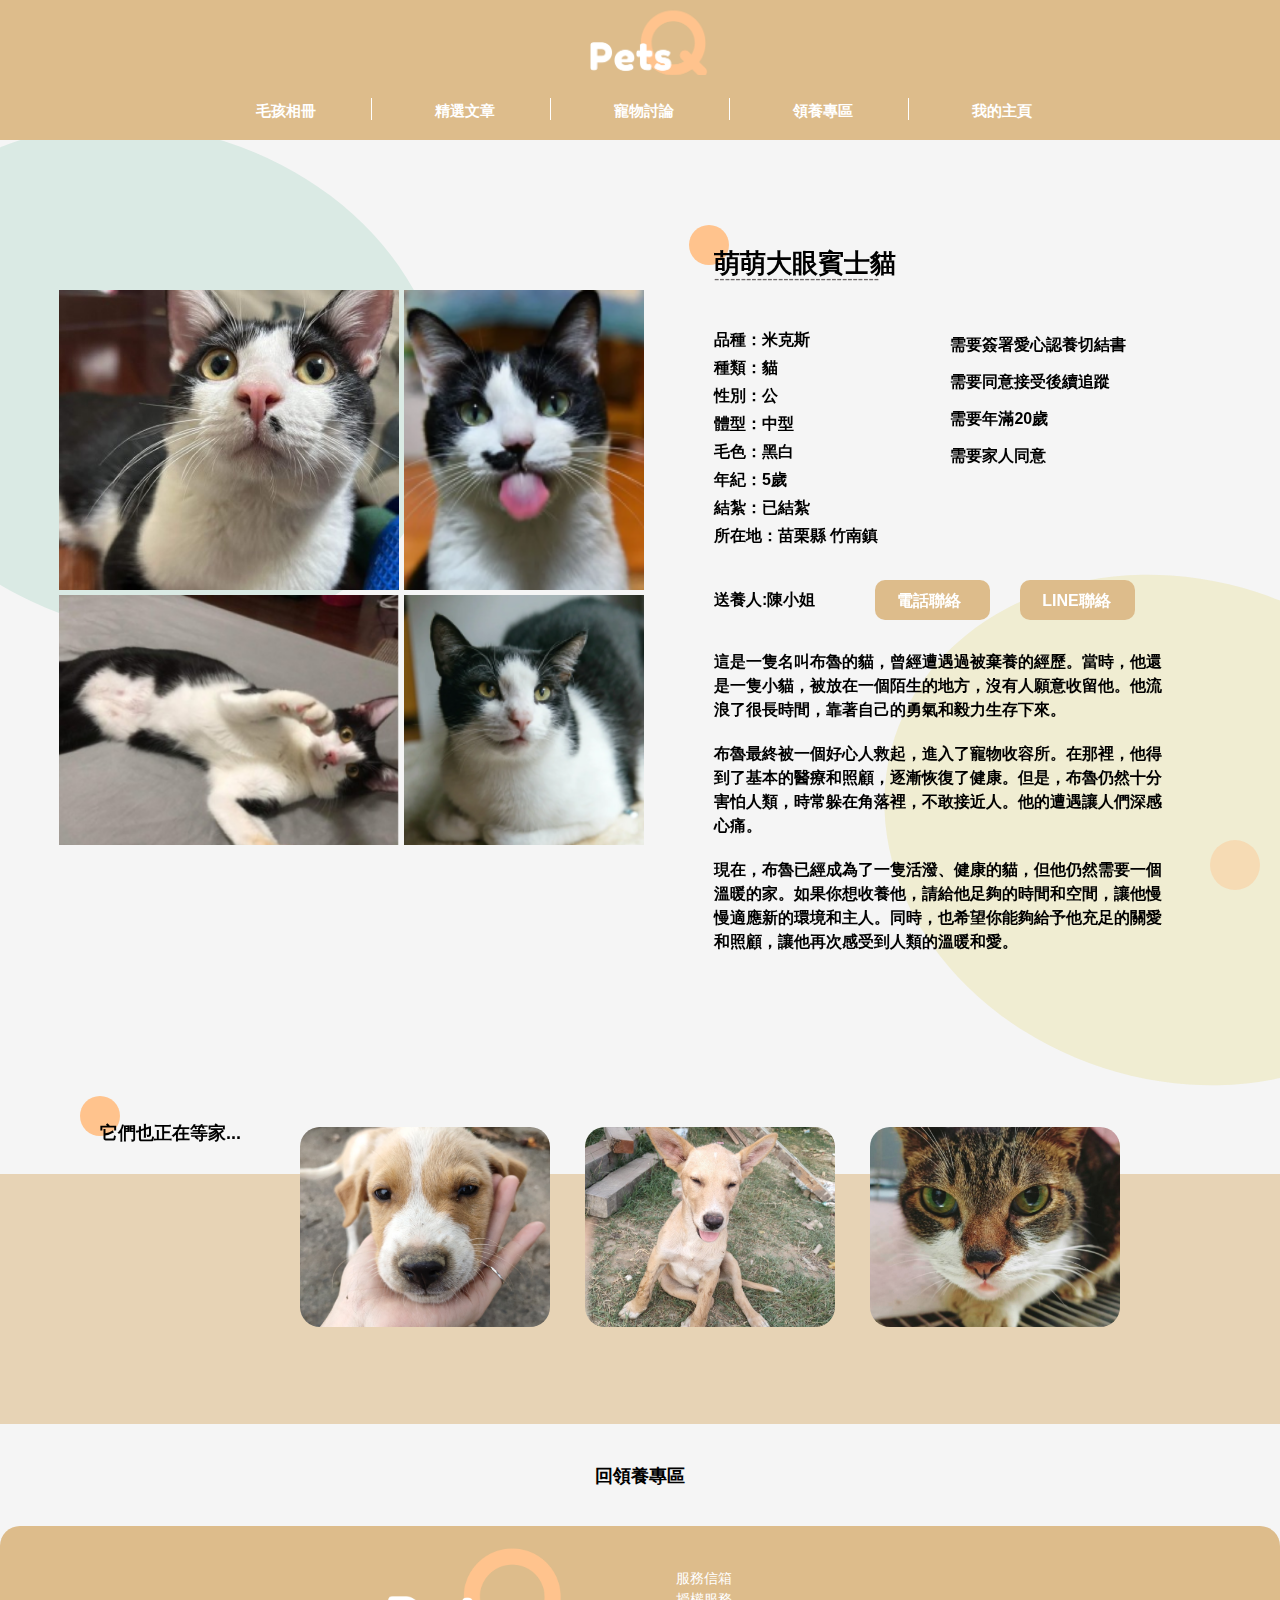
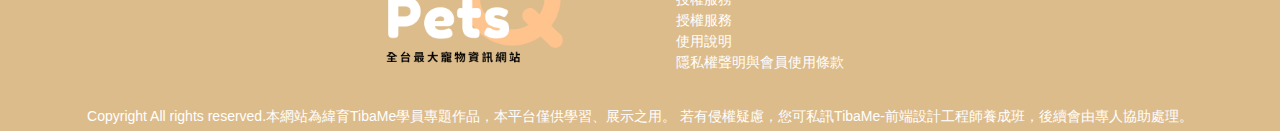
==== adoption-page.html @ 7d15045f "project" ====
<!DOCTYPE html>
<html lang="en">
<head>
    <meta charset="UTF-8">
    <meta http-equiv="X-UA-Compatible" content="IE=edge">
    <meta name="viewport" content="width=device-width, initial-scale=1.0">
    <link rel="shortcut icon" href="img/favicon.ico" />
    <link rel="bookmark" href="img/favicon.ico" />
    <title>萌萌大眼賓士貓-PetsQ</title>
    <link rel="stylesheet" href="https://cdnjs.cloudflare.com/ajax/libs/font-awesome/6.4.0/css/all.min.css" integrity="sha512-iecdLmaskl7CVkqkXNQ/ZH/XLlvWZOJyj7Yy7tcenmpD1ypASozpmT/E0iPtmFIB46ZmdtAc9eNBvH0H/ZpiBw==" crossorigin="anonymous" referrerpolicy="no-referrer" />
    <link rel="stylesheet" href="reset.css">
    <link rel="preconnect" href="https://fonts.googleapis.com">
    <link rel="preconnect" href="https://fonts.gstatic.com" crossorigin>
    <link href="https://fonts.googleapis.com/css2?family=Noto+Sans+TC:wght@400;500;700&family=Roboto:wght@300;400;500&display=swap" rel="stylesheet">
    <link rel="stylesheet" href="adoption-page.css">
</head>
<body>
    <header id="top">
        <a href="index.html" class="logo">
            <img src="logo.png" alt="PetsQ-logo">
        </a>
        <nav class="main-nav">
            <div class="header-navlist">
                <div class="nav-item">
                    <i class="fa-solid fa-image"></i>
                    <a href="#">毛孩相冊</a>
                    <div class="deco-line"></div>
                </div>
                <div class="nav-item">
                    <i class="fa-solid fa-newspaper"></i>
                    <a href="featured-articles.html">精選文章</a>
                    <div class="deco-line"></div>
                </div>
                <div class="nav-item">
                    <i class="fa-solid fa-comments"></i>
                    <a href="#">寵物討論</a>
                    <div class="deco-line"></div>
                </div>
                <div class="nav-item">
                    <i class="fa-solid fa-dog"></i>
                    <a href="#">領養專區</a>
                    <div class="deco-line"></div>
                </div>
                <div class="nav-item">
                    <i class="fa-solid fa-circle-user"></i>
                    <a href="user-profile.html">我的主頁</a>
                    <div class="deco-line"></div>
                </div>
            </div>
        </nav>
    </header>
    <main>
        <section class="adoption-information">
            <div class="green-deco"></div>
            <div class="yellow-deco"></div>
            <div class="pets-photo">
                <div class="pic"><img src="pic/領養專區/IMG_5663 2.png"></div>
                <div class="pic"><img src="pic/領養專區/11a9f2d2f03554387e7a4ad8738ec7c3 1.png"></div>
                <div class="pic"><img src="pic/領養專區/IMG_5665 2 (1).png"></div>
                <div class="pic"><img src="pic/領養專區/milada-vigerova-QhSGqxHl_Pc-unsplash 1.png"></div>
            </div>
            <section class="text-description">
                <section class="pet-information">
                    <hgroup>
                        <h1>萌萌大眼賓士貓</h1>
                        <div class="circle"></div>
                        <i class="fa-solid fa-heart" id="heart"></i>
                       <i class="fa-solid fa-share" id="share"></i>
                    </hgroup>
                    <div class="list-menu">
                        <ul class="illustrate">
                            <li>品種：米克斯</li>
                            <li>種類：貓</li>
                            <li>性別：公</li>
                            <li>體型：中型</li>
                            <li>毛色：黑白</li>
                            <li>年紀：5歲</li>
                            <li>結紮：已結紮</li>
                            <li>所在地：苗栗縣 竹南鎮</li>
                        </ul>
                        <ul class="condition">
                            <li><i class="fa-solid fa-check"></i>需要簽署愛心認養切結書</li>
                            <li><i class="fa-solid fa-check"></i>需要同意接受後續追蹤</li>
                            <li><i class="fa-solid fa-check"></i>需要年滿20歲</li>
                            <li><i class="fa-solid fa-check"></i>需要家人同意</li>
                        </ul>
                    </div>
                    <div class="contact-person">
                        <span>送養人:陳小姐</span>
                        <div class="button-list">
                            <div class="button"><i class="fa-solid fa-phone"></i>電話聯絡</div>
                            <div class="button"><i class="fa-brands fa-line"></i>LINE聯絡</div>
                        </div>
                    </div>
                    <div class="back-story">
                        <p>這是一隻名叫布魯的貓，曾經遭遇過被棄養的經歷。當時，他還是一隻小貓，被放在一個陌生的地方，沒有人願意收留他。他流浪了很長時間，靠著自己的勇氣和毅力生存下來。</p>
                        <p>布魯最終被一個好心人救起，進入了寵物收容所。在那裡，他得到了基本的醫療和照顧，逐漸恢復了健康。但是，布魯仍然十分害怕人類，時常躲在角落裡，不敢接近人。他的遭遇讓人們深感心痛。</p>
                        <p>現在，布魯已經成為了一隻活潑、健康的貓，但他仍然需要一個溫暖的家。如果你想收養他，請給他足夠的時間和空間，讓他慢慢適應新的環境和主人。同時，也希望你能夠給予他充足的關愛和照顧，讓他再次感受到人類的溫暖和愛。</p>
                    </div>
                </section>
            </section>
        </section>
        <section class="other-adoption">
            <div class="pink-deco"></div>
            <hgroup>
                <h2>它們也正在等家...</h2>
                <div class="circle"></div>
            </hgroup>
            <div class="background-area"></div>
            <div class="other-adoption-list">
                <div class="item">
                    <div class="pic">
                        <img src="pic/領養專區/adopt_230505232527904613329_7728700327 1.png">
                    </div>
                </div>
                <div class="item">
                    <div class="pic">
                        <img src="pic/領養專區/adopt_230505235337729113333_3606302017 1.png">
                    </div>
                </div>
                <div class="item">
                    <div class="pic">
                        <img src="pic/領養專區/1683445092114 1.png">
                    </div>
                </div>
            </div>
            
        </section>
        <div class="back">
            <a href="adoption.html">
                <i class="fa-solid fa-arrow-left-long"></i>
                <span>回領養專區</span>
            </a>
        </div>
    </main>
    <footer>
        <div class="top-button">
            <a href="#top"><i class="fa-solid fa-arrow-up"></i></a>
        </div>
        <div class="footer-top">
            <a href="index.html">
                    <div class="logo"><img src="full-logo.png" alt="PetsQ-logo"></div>
            </a>
            <div class="icon">
                <i class="fa-brands fa-instagram"></i>
                <i class="fa-brands fa-facebook"></i>
                <i class="fa-brands fa-twitter"></i>
            </div>
            <ul>
                <li>服務信箱</li>
                <li>授權服務</li>
                <li>授權服務</li>
                <li>使用說明</li>
                <li>隱私權聲明與會員使用條款</li>
            </ul>
        </div>
        <p>Copyright  All rights reserved.本網站為緯育TibaMe學員專題作品，本平台僅供學習、展示之用。 若有侵權疑慮，您可私訊TibaMe-前端設計工程師養成班，後續會由專人協助處理。</p>
    </footer>
</body>
</html>
---- adoption-page.css ----
body{
    background-color: #f5f5f5;
    font-family: sans-serif,Arial;

}
main{
    overflow: hidden;
}
header{
    width: 100%;
    background-color: #DDBC8B;
    position: relative;
    z-index: 2;
    position: sticky;
    top: -80px;
}
header .main-nav{
    display: flex;
    justify-content: center;
    align-items: center;
}
header .logo{
    width:120px;
    height: 75px;
    overflow: hidden;
    display: inline-block;
    margin-left: 46%;
}
header img{
    width: 120px;
    object-fit: cover;
    object-position: center -8px;
}
.header-navlist .nav-item{
    padding: 0 55px;
    position: relative;
    height: fit-content;
}
.nav-item + .nav-item{
    border-left: 1px solid #fff ;
}
.header-navlist a{
    color: #fff;
    text-decoration: none;
    font-size: 15px;
    font-weight: bold;
    padding: 0 0 0 8px;
    transition: 0.3s;
    font-family: sans-serif;
}

.header-navlist i{
    color: #fff;
    font-size: 22px;
    transition: 0.3s;
}
.nav-item:hover i{
    color: #ffffffa0;
}
.nav-item:hover a{
    color: #ffffffa0;
}
.nav-item .deco-line{
    width: 0%;
    height: 2px;
    background-color: #ffffffa0;
    position: absolute;
    bottom: -5px;
    left: 50px;
    transition: all .4s linear;
}
.nav-item:hover .deco-line{
    width: 50%;
}
header .header-navlist{
    padding: 20px 0;
    font-size: 0;
    display: flex;
    justify-content: center;
}
/* ------normal-header----- */
.adoption-information{
    margin-top: 40px;
    width: 100%;
    display: flex;
    justify-content: center;
    gap: 70px;
    position: relative;
    z-index: 1;
}
.pet-information hgroup>i{
    font-size: 24px;
    position: relative;
    margin-right: 30px;
    transition: .5s;
    cursor: pointer;
    transform: scale(1);
}
.pet-information hgroup>i:hover{
    transform: scale(1.08);
}
.pet-information hgroup #heart:hover::after{
    content: "收藏";
    font-family: sans-serif;
    font-weight: bold;
    font-size: 10px;
    position: absolute;
    top: -45px;
    right: 0;
    padding:5px;
    line-height: 16px;
    border-radius: 10px;
    text-align: center;
    background-color: #DDBC8B;
    color: #fff;
}
.pet-information hgroup #share:hover::after{
    content: "分享";
    font-family: sans-serif;
    font-weight: bold;
    font-size: 10px;
    position: absolute;
    top: -45px;
    right: 0;
    line-height: 16px;
    padding: 5px;
    border-radius: 10px;
    text-align: center;
    background-color: #DDBC8B;
    color: #fff;
}
.pet-information hgroup::before{
    content: "-------------------------------";
    position: absolute;
    color: #6d6767;
    top: 80%;
}
.pets-photo .pic{
    overflow: hidden;
}
.pets-photo img:hover{
    cursor: pointer;
    transform: scale(1.05);
}

.pets-photo{
    align-self: center;
    display: grid;
    grid-template-columns: 340px 240px ;
    grid-template-rows: 300px 250px;
    gap: 5px;
}
.pets-photo img{
    width: 100%;
    height: 100%;
    object-fit: cover;
    object-position: center;
    display: block;
    transform: scale(1);
    transition: .5s;
}
.pets-photo img:nth-child(1){
    grid-area: 1/1/2/2;
    object-position: center 0px;
}
.text-description{
    margin-top: 70px;
    margin-right: 50px;
    position: sticky;
    top: 40px;
}
.text-description h1{
    font-size: 26px;
    font-weight: bold;
    margin-right: 90px;
    position: relative;
    z-index: 1;
}
.text-description i{
    margin-right: 22px;
    font-size: large;
    color: #DDBC8B;
}

hgroup{
    display: flex;
    position: relative;
    margin-bottom: 50px;
}
.pet-information .circle{
    width: 40px;
    height: 40px;
    position: absolute;
    border-radius: 50%;
    background-color: #FFC38D;
    top: -25px;
    left: -25px;
}
.list-menu{
    display: flex;
    gap: 50px;
    font-weight: bold;
    box-sizing: border-box;
}
.list-menu .illustrate{
    line-height: 28px;
}
.list-menu .condition{
    line-height: 36px;
} 
.contact-person{
    margin: 30px 0 30px 0;
    display: flex;
    font-size: 0;
    gap: 30px;
    align-items: center;
}
.contact-person span{
    font-size: 16px;
    font-weight: bold;
}
.contact-person .button-list{
    display: flex;
    align-items: center;
}
.button-list .button{
    color:#fff;
    background-color: #DDBC8B;
    border-radius: 10px;
    font-weight: bold;
    width: 115px;
    height: 40px;
    font-size: 16px;
    margin: 0 0 0 30px;
    line-height: 40px;
    box-sizing: border-box;
}
.button-list .button:hover{
    cursor: pointer;
    rotate: -5deg;
    transition: .3s;
}
.contact-person i{
    color: #fff;
    position: relative;
    left: 14px;
}
.back-story{
    font-size: 16px;
    font-weight: bold;
    width: 457px;
}
.back-story>p+p{
    margin-top: 20px;
}
.back-story p{
    line-height: 24px;
}
/* -----other-adoption----- */
.other-adoption{
    width: 100%;
    margin: 120px 0 0px;
    position: relative;
    z-index: 1;
}
.background-area{
    width: 100%;
    height: 250px;
    background-color: #DDBC8B;
    opacity: 0.6;
    position: absolute;
    top: 100px;
}
.other-adoption h2{
    font-size: 18px;
    font-weight: bold;
    margin:50px 0 0 100px;
    position: relative;
    z-index: 1;
}
.other-adoption-list{
    display: flex;
    position: relative;
    margin-left: 300px;
    gap: 35px;
    bottom:65px;
}
.other-adoption-list .item{
    position: relative;
    transition: .5s;
    transform: scale(1);
}
.other-adoption-list .item:hover{
    cursor: pointer;
    transform: scale(1.05);
}
.other-adoption-list .item img{
    width: 250px;
    height: 200px;
    object-fit: cover;
    object-position: center center;
    border-radius: 20px;
}
.other-adoption-list > .item:hover::after{
    content: "View More";
    color: #fff;
    font-size: 20px;
    line-height: 200px;
    background-color: #4a4a4a50;
    border-radius: 20px;
    text-align: center;
    box-sizing: border-box;
    width: 100%;
    height: 100%;
    position: absolute;
    bottom: 0;
    left: 0;
    font-weight: bold;
}
.other-adoption .circle{
    width: 40px;
    height: 40px;
    position: absolute;
    border-radius: 50%;
    background-color: #FFC38D;
    top: 22px;
    left: 80px;
}
/* -----other-adoption----- */
.back{
    text-align: center;
    vertical-align: middle;
    font-size: 20px;
    line-height: 100px;
    padding-top:30px;
    font-weight: bold;
}
.back a{
    text-decoration: none;
    color: #000;
}
.back i{
    position: relative;
    transition: .5s;
}
.back span{
    font-size: 18px;
    position: relative;
    transition: .5s;
}
.back:hover{
    color: #DDBC8B;
    cursor: pointer;
}


/* -----footer----- */
footer{
    width: 100%;
    background-color: #DDBC8B;
    border-radius: 20px 20px 0 0;
    position: relative;
    z-index: 1;
}
footer .logo img{
    width: 180px;
}
.footer-top{
    display: flex;
    justify-content: center;
}
.footer-top .icon{
    display: flex;
    flex-direction: column;
    color: #fff;
    margin: 45px 30px 0;
    gap: 15px;
}
.footer-top .icon i{
    font-size: 20px;
}
.footer-top .icon i:hover{
    cursor: pointer;
}
.footer-top ul{
    margin: 45px 50px 0;
    color: #fff;
    font-size: 14px;
    font-family: sans-serif;
}
.footer-top li{
    margin-bottom: 7px;
    width: fit-content;
}
.footer-top li:hover{
    cursor: pointer;
    color: #6d6767;
}
footer p{
    text-align: center;
    color: #fff;
    padding: 0 0 8px;
    font-size: 14px;
}
/* -----footer----- */
.yellow-deco,
.green-deco,
.pink-deco{
    position: absolute;
    width: 500px;
    height: 600px;
    border-radius: 50%;
    opacity: .3;
    transform: rotate(-72deg);
 }
 .green-deco{
    top: -100px;;
    left: -100px;
    background-color: #9BD2BE;
    z-index: 0;
 }
 .yellow-deco{
    background-color: #E3D982;
    right: -150px;
    top: 350px;
 }
 .top-button{
    width: 50px;
    height: 50px;
    position: fixed;
    background-color: #ffc28d6d;
    border-radius: 50%;
    bottom: 10px;
    right: 20px;
    z-index: 2;
    transition: .5s;
}
.top-button a{
    text-decoration: none;
    color: #ffffff9a;
}
.top-button i{
    font-weight: bold;
    position: absolute;
    font-size: 24px;
    top: 14px;
    left: 16px;
}
.top-button:hover{
    background-color: #FFC38D;
    cursor: pointer;
}
.top-button:hover a{
    color: #fff;
}
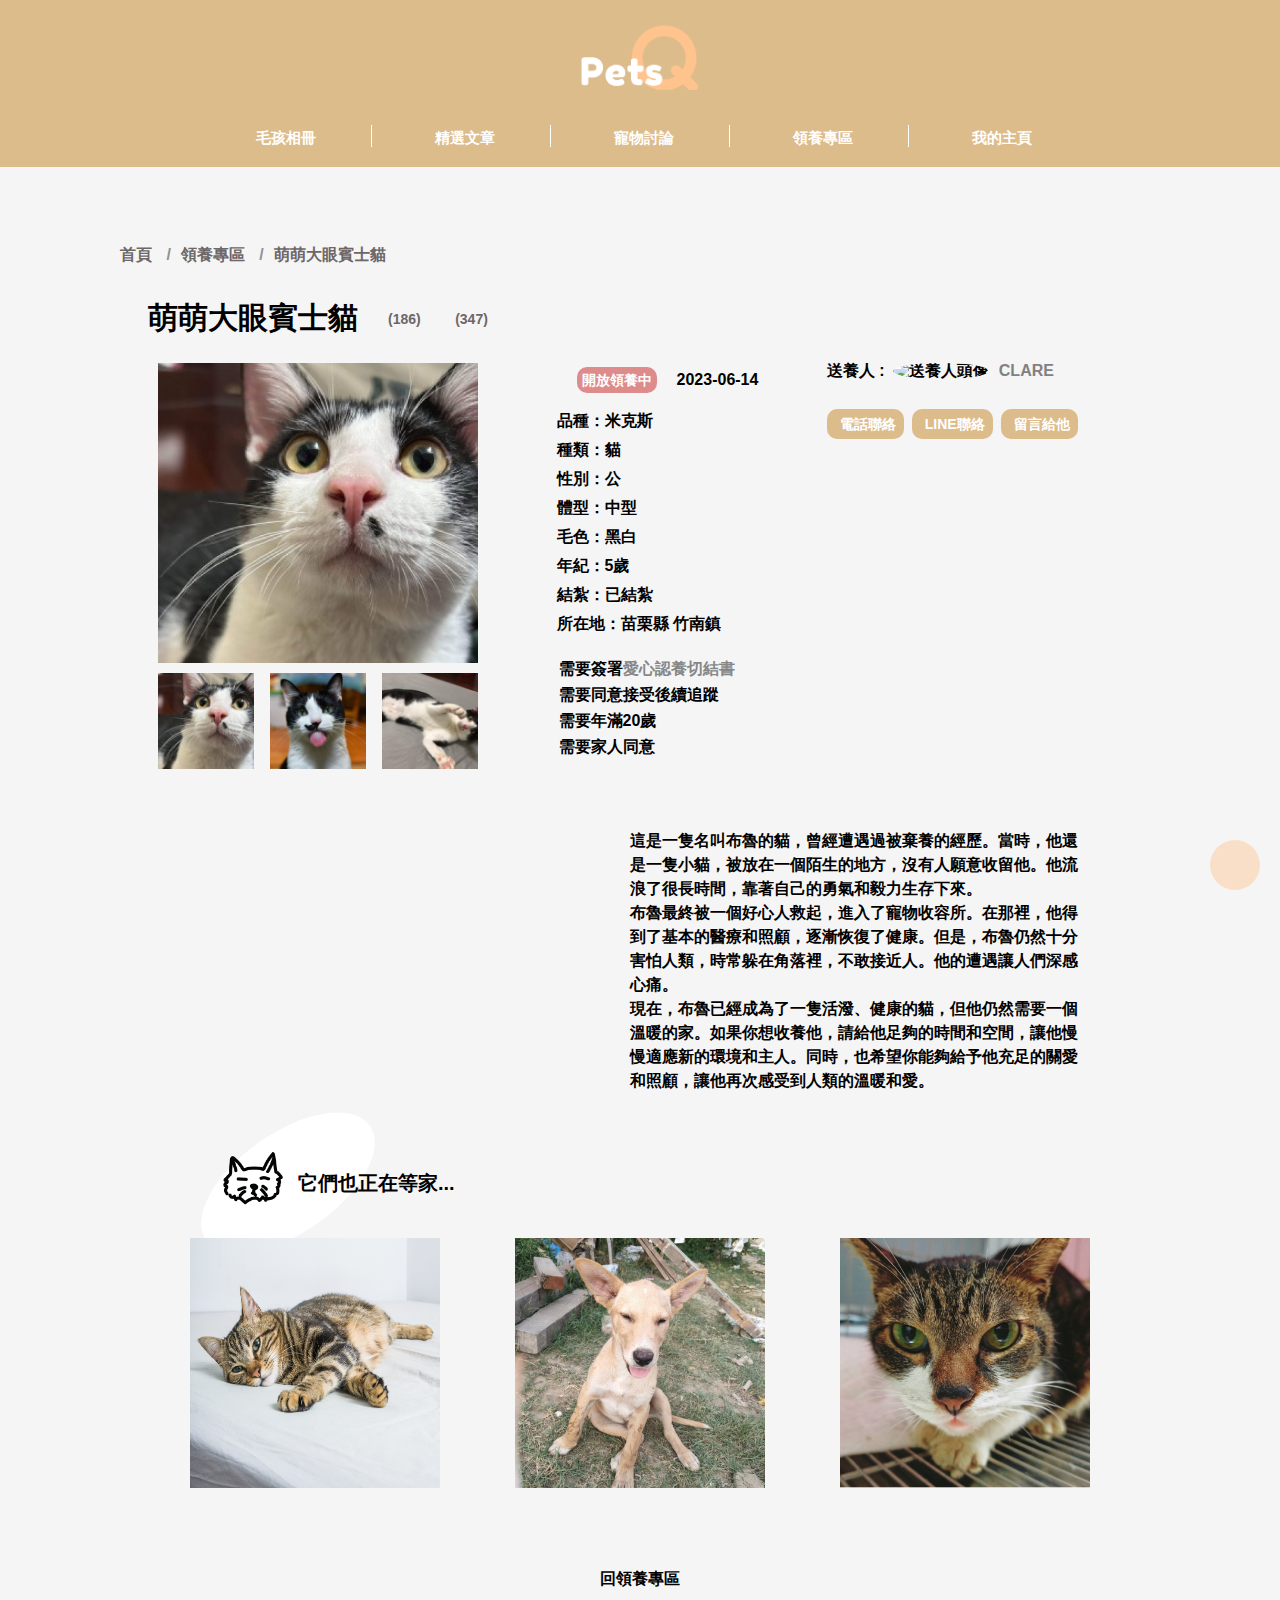
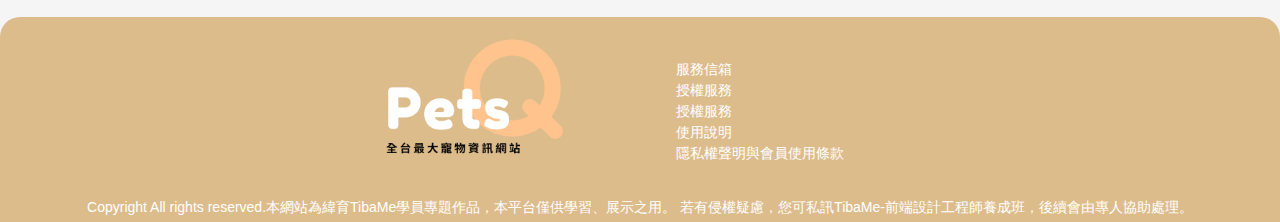
==== commit 2c893385: "0605update" ====
--- a/adoption-page.html
+++ b/adoption-page.html
@@ -11,14 +11,18 @@
     <link rel="stylesheet" href="reset.css">
     <link rel="preconnect" href="https://fonts.googleapis.com">
     <link rel="preconnect" href="https://fonts.gstatic.com" crossorigin>
-    <link href="https://fonts.googleapis.com/css2?family=Noto+Sans+TC:wght@400;500;700&family=Roboto:wght@300;400;500&display=swap" rel="stylesheet">
+    <link href="https://fonts.googleapis.com/css2?family=Noto+Sans+TC:wght@700" rel="stylesheet">
     <link rel="stylesheet" href="adoption-page.css">
+    <link href="https://cdn.jsdelivr.net/npm/bootstrap@5.1.1/dist/css/bootstrap.min.css" rel="stylesheet" integrity="sha384-F3w7mX95PdgyTmZZMECAngseQB83DfGTowi0iMjiWaeVhAn4FJkqJByhZMI3AhiU" crossorigin="anonymous">
 </head>
 <body>
-    <header id="top">
-        <a href="index.html" class="logo">
-            <img src="logo.png" alt="PetsQ-logo">
-        </a>
+    
+    <header>
+        <div class="logo-area" id="top">
+            <a href="index.html" class="logo">
+                <img src="logo.png" alt="PetsQ-logo">
+            </a>
+        </div>
         <nav class="main-nav">
             <div class="header-navlist">
                 <div class="nav-item">
@@ -50,88 +54,100 @@
         </nav>
     </header>
     <main>
-        <section class="adoption-information">
-            <div class="green-deco"></div>
-            <div class="yellow-deco"></div>
-            <div class="pets-photo">
-                <div class="pic"><img src="pic/領養專區/IMG_5663 2.png"></div>
-                <div class="pic"><img src="pic/領養專區/11a9f2d2f03554387e7a4ad8738ec7c3 1.png"></div>
-                <div class="pic"><img src="pic/領養專區/IMG_5665 2 (1).png"></div>
-                <div class="pic"><img src="pic/領養專區/milada-vigerova-QhSGqxHl_Pc-unsplash 1.png"></div>
+        <section class="content">
+            <div class="breadcrumb">
+                <ul>
+                    <li><a href="index.html">首頁</a></li>
+                    <li><a href="adoption.html">領養專區</a></li>
+                    <li><a href="adoption-page.html">萌萌大眼賓士貓</a></li>
+                </ul>
             </div>
-            <section class="text-description">
-                <section class="pet-information">
-                    <hgroup>
-                        <h1>萌萌大眼賓士貓</h1>
-                        <div class="circle"></div>
-                        <i class="fa-solid fa-heart" id="heart"></i>
-                       <i class="fa-solid fa-share" id="share"></i>
-                    </hgroup>
+            <hgroup>
+                <h1>萌萌大眼賓士貓</h1>
+                <div class="icon">
+                    <i class="fa-solid fa-heart" id="heart"></i><span>(186)</span>
+                    <i class="fa-solid fa-share" id="share"></i><span>(347)</span>
+                </div>
+            </hgroup>
+            <section class="adoption-information">
+                <div class="pets-photo">
+                    <img src="pic/adoption/IMG_5663 2.png" alt="待領養貓咪" id="large">
+                    <div class="img-small">
+                        <img src="pic/adoption/IMG_5663 2.png" alt="待領養貓咪">
+                        <img src="pic/adoption/11a9f2d2f03554387e7a4ad8738ec7c3 1.png" alt="待領養貓咪">
+                        <img src="pic/adoption/IMG_5665 1.png" alt="待領養貓咪">
+                    </div>
+                </div>
+                <section class="text-description">
+                    <div class="adoption-tag"><span>開放領養中</span><div class="date">2023-06-14</div></div>
                     <div class="list-menu">
                         <ul class="illustrate">
-                            <li>品種：米克斯</li>
-                            <li>種類：貓</li>
-                            <li>性別：公</li>
-                            <li>體型：中型</li>
-                            <li>毛色：黑白</li>
-                            <li>年紀：5歲</li>
-                            <li>結紮：已結紮</li>
-                            <li>所在地：苗栗縣 竹南鎮</li>
+                            <li><i class="fa-solid fa-circle"></i>品種：<span>米克斯</span></li>
+                            <li><i class="fa-solid fa-circle"></i>種類：<span>貓</span></li>
+                            <li><i class="fa-solid fa-circle"></i>性別：<span>公</span></li>
+                            <li><i class="fa-solid fa-circle"></i>體型：<span>中型</span></li>
+                            <li><i class="fa-solid fa-circle"></i>毛色：<span>黑白</span></li>
+                            <li><i class="fa-solid fa-circle"></i>年紀：<span>5歲</span></li>
+                            <li><i class="fa-solid fa-circle"></i>結紮：<span>已結紮</span></li>
+                            <li><i class="fa-solid fa-circle"></i>所在地：<span>苗栗縣 竹南鎮</span></li>
                         </ul>
                         <ul class="condition">
-                            <li><i class="fa-solid fa-check"></i>需要簽署愛心認養切結書</li>
+                            <li><i class="fa-solid fa-check"></i>需要簽署<a href=" http://tinyurl.com/a83tolk">愛心認養切結書</a></li>
                             <li><i class="fa-solid fa-check"></i>需要同意接受後續追蹤</li>
                             <li><i class="fa-solid fa-check"></i>需要年滿20歲</li>
                             <li><i class="fa-solid fa-check"></i>需要家人同意</li>
                         </ul>
                     </div>
-                    <div class="contact-person">
-                        <span>送養人:陳小姐</span>
-                        <div class="button-list">
-                            <div class="button"><i class="fa-solid fa-phone"></i>電話聯絡</div>
-                            <div class="button"><i class="fa-brands fa-line"></i>LINE聯絡</div>
-                        </div>
-                    </div>
-                    <div class="back-story">
-                        <p>這是一隻名叫布魯的貓，曾經遭遇過被棄養的經歷。當時，他還是一隻小貓，被放在一個陌生的地方，沒有人願意收留他。他流浪了很長時間，靠著自己的勇氣和毅力生存下來。</p>
-                        <p>布魯最終被一個好心人救起，進入了寵物收容所。在那裡，他得到了基本的醫療和照顧，逐漸恢復了健康。但是，布魯仍然十分害怕人類，時常躲在角落裡，不敢接近人。他的遭遇讓人們深感心痛。</p>
-                        <p>現在，布魯已經成為了一隻活潑、健康的貓，但他仍然需要一個溫暖的家。如果你想收養他，請給他足夠的時間和空間，讓他慢慢適應新的環境和主人。同時，也希望你能夠給予他充足的關愛和照顧，讓他再次感受到人類的溫暖和愛。</p>
-                    </div>
                 </section>
-            </section>
-        </section>
-        <section class="other-adoption">
-            <div class="pink-deco"></div>
-            <hgroup>
-                <h2>它們也正在等家...</h2>
-                <div class="circle"></div>
-            </hgroup>
-            <div class="background-area"></div>
-            <div class="other-adoption-list">
-                <div class="item">
-                    <div class="pic">
-                        <img src="pic/領養專區/adopt_230505232527904613329_7728700327 1.png">
+                <div class="contact-person">
+                    <span>送養人&nbsp:&nbsp&nbsp<img src="pic/user-profile/amber-kipp-75715CVEJhI-unsplash.jpg" alt="送養人頭像">&nbsp<a href="user-profile.html">CLARE</a></span>
+                    <div class="button-list">
+                        <div class="button"><i class="fa-solid fa-phone"></i>電話聯絡</div>
+                        <div class="button"><i class="fa-brands fa-line"></i>LINE聯絡</div>
+                        <div class="button"><i class="fa-solid fa-comment-dots"></i>留言給他</div>
                     </div>
                 </div>
-                <div class="item">
-                    <div class="pic">
-                        <img src="pic/領養專區/adopt_230505235337729113333_3606302017 1.png">
+            </section>
+            <div class="back-story">
+                <p>這是一隻名叫布魯的貓，曾經遭遇過被棄養的經歷。當時，他還是一隻小貓，被放在一個陌生的地方，沒有人願意收留他。他流浪了很長時間，靠著自己的勇氣和毅力生存下來。</p>
+                <p>布魯最終被一個好心人救起，進入了寵物收容所。在那裡，他得到了基本的醫療和照顧，逐漸恢復了健康。但是，布魯仍然十分害怕人類，時常躲在角落裡，不敢接近人。他的遭遇讓人們深感心痛。</p>
+                <p>現在，布魯已經成為了一隻活潑、健康的貓，但他仍然需要一個溫暖的家。如果你想收養他，請給他足夠的時間和空間，讓他慢慢適應新的環境和主人。同時，也希望你能夠給予他充足的關愛和照顧，讓他再次感受到人類的溫暖和愛。</p>
+            </div>
+            <section class="other-adoption">
+                <hgroup>
+                    <h2>它們也正在等家...</h2>
+                    <div class="circle"></div>
+                    <img src="pic/adoption/3.png" alt="">
+                </hgroup>
+                <div class="other-adoption-list">
+                    <div class="item">
+                        <div class="pic">
+                            <img src="pic/adoption/krakenimages-MgrEuJOtayk-unsplash 1.png">
+                        </div>
+                        <div class="text">View More</div>
+                    </div>
+                    <div class="item">
+                        <div class="pic">
+                            <img src="pic/adoption//adopt_230505235337729113333_3606302017 1.png">
+                        </div>
+                        <div class="text">View More</div>
+                    </div>
+                    <div class="item">
+                        <div class="pic">
+                            <img src="pic/adoption//1683445092114 1.png">
+                        </div>
+                        <div class="text">View More</div>
                     </div>
                 </div>
-                <div class="item">
-                    <div class="pic">
-                        <img src="pic/領養專區/1683445092114 1.png">
-                    </div>
-                </div>
+            
+            </section>
+            <div class="back">
+                <a href="adoption.html">
+                    <i class="fa-solid fa-arrow-left-long"></i>
+                    <span>回領養專區</span>
+                </a>
             </div>
-            
         </section>
-        <div class="back">
-            <a href="adoption.html">
-                <i class="fa-solid fa-arrow-left-long"></i>
-                <span>回領養專區</span>
-            </a>
-        </div>
     </main>
     <footer>
         <div class="top-button">
@@ -156,5 +172,18 @@
         </div>
         <p>Copyright  All rights reserved.本網站為緯育TibaMe學員專題作品，本平台僅供學習、展示之用。 若有侵權疑慮，您可私訊TibaMe-前端設計工程師養成班，後續會由專人協助處理。</p>
     </footer>
+    <script>
+        function showLarge(e){
+        document.getElementById("large").src = e.target.src;
+        }
+        function init(){
+            let imgs = document.getElementsByClassName("img-small");
+
+            for(let i=0; i<imgs.length; i++){
+                imgs[i].onclick = showLarge;
+            }
+        }
+        window.addEventListener("load", init, false);
+    </script>
 </body>
 </html>--- a/adoption-page.css
+++ b/adoption-page.css
@@ -1,7 +1,7 @@
 body{
-    background-color: #f5f5f5;
     font-family: sans-serif,Arial;
-
+    scroll-behavior: smooth;
+    background-color:#f5f5f5 ;
 }
 main{
     overflow: hidden;
@@ -10,23 +10,27 @@
     width: 100%;
     background-color: #DDBC8B;
     position: relative;
-    z-index: 2;
+    z-index: 10;
     position: sticky;
-    top: -80px;
+    top: -105px;
 }
 header .main-nav{
     display: flex;
     justify-content: center;
     align-items: center;
 }
-header .logo{
+.logo-area{
+    background-color: #DDBC8B;
+    padding: 15px 0;
+}
+.logo-area .logo{
     width:120px;
     height: 75px;
     overflow: hidden;
-    display: inline-block;
-    margin-left: 46%;
-}
-header img{
+    display: block;
+    margin: auto;
+}
+.logo-area .logo img{
     width: 120px;
     object-fit: cover;
     object-position: center -8px;
@@ -79,279 +83,293 @@
     justify-content: center;
 }
 /* ------normal-header----- */
+main{
+    width: 100%;
+}
+.pets-photo{
+    width: 320px;
+    display: flex;
+    flex-wrap: wrap;
+    align-content: center;
+    gap: 10px;
+}
+#large{
+    height: 300px;
+}
+.pets-photo img{
+    width: 100%;
+    object-fit: cover;
+    object-position: center center;
+}
+.img-small{
+    display: flex;
+    gap: 16px;
+}
+.img-small img{
+    width: 96px;
+    height: 96px;
+    box-sizing: border-box;
+}
+.img-small img:hover{
+    cursor: pointer;
+}
+.content{
+    padding-top: 50px;
+    width: 1100px;
+    margin:30px auto 0;
+}
+.content .breadcrumb{
+    font-weight: bold;
+    margin-left: 30px;
+}
+.content .breadcrumb ul li{
+    display: inline-block;
+}
+.breadcrumb ul li a{
+    text-decoration: none;
+    color: #6d6767;
+}
+.breadcrumb ul li a:hover{
+    color: #DDBC8B;
+}
+.breadcrumb ul li+li::before{
+    content: "/";
+    color: #919191;
+    margin: 0 10px;
+}
 .adoption-information{
-    margin-top: 40px;
-    width: 100%;
-    display: flex;
-    justify-content: center;
-    gap: 70px;
-    position: relative;
-    z-index: 1;
-}
-.pet-information hgroup>i{
-    font-size: 24px;
-    position: relative;
-    margin-right: 30px;
-    transition: .5s;
-    cursor: pointer;
-    transform: scale(1);
-}
-.pet-information hgroup>i:hover{
-    transform: scale(1.08);
-}
-.pet-information hgroup #heart:hover::after{
-    content: "收藏";
+    display: flex;
+    justify-content:space-evenly;
+    align-items: start;
+    font-weight: bold;
+}
+hgroup h1{
+    font-weight: bold;
+    font-size: 30px;
+}
+hgroup{
+    display: flex;
+    align-items: center;
+    justify-content: start;
+    margin:40px 0 30px 58px;
+    font-weight: bold;
+}
+hgroup span{
+    margin-left: 10px;
+    font-size: 14px;
+    color: #6d6767;
+    line-height: 20px;
+}
+hgroup .icon i{
+    margin-left: 20px;
+    font-size: 20px;
+    color: #DDBC8B;
+    position: relative;
+}
+hgroup .icon i:hover{
+    cursor: pointer;
+}
+hgroup .icon i:hover::after{
+    content: '收藏';
     font-family: sans-serif;
     font-weight: bold;
     font-size: 10px;
     position: absolute;
-    top: -45px;
-    right: 0;
-    padding:5px;
-    line-height: 16px;
-    border-radius: 10px;
-    text-align: center;
-    background-color: #DDBC8B;
-    color: #fff;
-}
-.pet-information hgroup #share:hover::after{
-    content: "分享";
-    font-family: sans-serif;
-    font-weight: bold;
-    font-size: 10px;
-    position: absolute;
-    top: -45px;
-    right: 0;
-    line-height: 16px;
+    top:-40px;
+    left: -1px;
     padding: 5px;
     border-radius: 10px;
     text-align: center;
-    background-color: #DDBC8B;
-    color: #fff;
-}
-.pet-information hgroup::before{
-    content: "-------------------------------";
-    position: absolute;
-    color: #6d6767;
-    top: 80%;
-}
-.pets-photo .pic{
-    overflow: hidden;
-}
-.pets-photo img:hover{
-    cursor: pointer;
-    transform: scale(1.05);
-}
-
-.pets-photo{
+    color: #fff;
+    background-color: #DDBC8B;
+    z-index: 1;
+}
+hgroup .icon i:nth-child(2):hover::after{
+    content: '分享';
+}
+.text-description{
     align-self: center;
-    display: grid;
-    grid-template-columns: 340px 240px ;
-    grid-template-rows: 300px 250px;
-    gap: 5px;
-}
-.pets-photo img{
-    width: 100%;
-    height: 100%;
-    object-fit: cover;
-    object-position: center;
-    display: block;
-    transform: scale(1);
-    transition: .5s;
-}
-.pets-photo img:nth-child(1){
-    grid-area: 1/1/2/2;
-    object-position: center 0px;
-}
-.text-description{
-    margin-top: 70px;
-    margin-right: 50px;
-    position: sticky;
-    top: 40px;
-}
-.text-description h1{
-    font-size: 26px;
-    font-weight: bold;
-    margin-right: 90px;
-    position: relative;
+}
+.adoption-tag{
+    margin:0 0 20px 30px;
+}
+.text-description .adoption-tag .date{
+    display: inline-block;
+    margin-left: 20px;
+}
+.text-description .adoption-tag span{
+    background-color: #dd8b8b;
+    padding: 5px;
+    font-size: 14px;
+    width: fit-content;
+    border-radius: 10px;
+    color: #fff;
+}
+.list-menu{
+    line-height: 26px;
+    margin: auto 0;
+}
+.list-menu .illustrate li i{
+    font-size: 5px;
+    margin-right: 10px;
+    color: #dd8b8b;
+}
+.list-menu .condition{
+    margin-top: 16px;
+}
+.list-menu .condition i{
+    margin-right: 12px;
+    color: #DDBC8B;
+}
+.list-menu .condition li a{
+    text-decoration: none;
+    color: #878787;
+    position: relative;
+}
+.list-menu .condition li a:hover::after{
+    content: '下載參考';
+    font-family: sans-serif;
+    font-size: 10px;
+    position: absolute;
+    top:-10px;
+    right:-65px;
+    padding: 5px;
+    border-radius: 10px;
+    text-align: center;
+    color: #fff;
+    background-color: #DDBC8B;
     z-index: 1;
 }
-.text-description i{
-    margin-right: 22px;
-    font-size: large;
-    color: #DDBC8B;
-}
-
-hgroup{
-    display: flex;
-    position: relative;
-    margin-bottom: 50px;
-}
-.pet-information .circle{
+.contact-person{
+    width: 295px;
+    display: flex;
+    flex-wrap: wrap;
+    align-content: center;
+    gap: 30px;
+    align-items: center;
+}
+.contact-person img{
     width: 40px;
     height: 40px;
-    position: absolute;
     border-radius: 50%;
-    background-color: #FFC38D;
-    top: -25px;
-    left: -25px;
-}
-.list-menu{
-    display: flex;
-    gap: 50px;
-    font-weight: bold;
-    box-sizing: border-box;
-}
-.list-menu .illustrate{
-    line-height: 28px;
-}
-.list-menu .condition{
-    line-height: 36px;
-} 
-.contact-person{
-    margin: 30px 0 30px 0;
-    display: flex;
-    font-size: 0;
-    gap: 30px;
-    align-items: center;
-}
-.contact-person span{
-    font-size: 16px;
-    font-weight: bold;
+}
+.contact-person a{
+    text-decoration: none;
+    color: #818181;
+    display: inline-block;
+    margin-left: 5px;
+}
+.contact-person a:hover{
+    color: #DDBC8B;
 }
 .contact-person .button-list{
     display: flex;
-    align-items: center;
-}
-.button-list .button{
-    color:#fff;
+    gap: 8px;
+}
+.contact-person .button-list .button{
+    padding: 8px;
     background-color: #DDBC8B;
     border-radius: 10px;
-    font-weight: bold;
-    width: 115px;
-    height: 40px;
-    font-size: 16px;
-    margin: 0 0 0 30px;
-    line-height: 40px;
-    box-sizing: border-box;
-}
-.button-list .button:hover{
+    font-size: 14px;
+    color: #fff;
+    transition: .5s;
+    
+}
+.contact-person .button-list .button:hover{
     cursor: pointer;
     rotate: -5deg;
-    transition: .3s;
-}
-.contact-person i{
-    color: #fff;
-    position: relative;
-    left: 14px;
+}
+.contact-person .button-list .button i{
+    margin-right: 5px;
 }
 .back-story{
-    font-size: 16px;
-    font-weight: bold;
-    width: 457px;
-}
-.back-story>p+p{
-    margin-top: 20px;
-}
-.back-story p{
+    width: 460px;
+    margin:60px 100px 0 auto;
     line-height: 24px;
-}
-/* -----other-adoption----- */
+    font-weight: bold;
+}
 .other-adoption{
-    width: 100%;
-    margin: 120px 0 0px;
-    position: relative;
-    z-index: 1;
-}
-.background-area{
-    width: 100%;
-    height: 250px;
-    background-color: #DDBC8B;
-    opacity: 0.6;
-    position: absolute;
-    top: 100px;
+    width: 900px;
+    margin:80px auto 50px;
 }
 .other-adoption h2{
-    font-size: 18px;
-    font-weight: bold;
-    margin:50px 0 0 100px;
-    position: relative;
-    z-index: 1;
+    font-weight: bold;
+    font-size: 20px;
+}
+.other-adoption hgroup img{
+    position: absolute;
+    width: 150px;
+    top: -70px;
+    left: -120px;
+    z-index: 2;
 }
 .other-adoption-list{
     display: flex;
-    position: relative;
-    margin-left: 300px;
-    gap: 35px;
-    bottom:65px;
-}
-.other-adoption-list .item{
-    position: relative;
-    transition: .5s;
-    transform: scale(1);
-}
-.other-adoption-list .item:hover{
-    cursor: pointer;
-    transform: scale(1.05);
+    justify-content: space-between;
+    position: relative;
+    z-index: 3;
+    overflow: hidden;
 }
 .other-adoption-list .item img{
     width: 250px;
-    height: 200px;
-    object-fit: cover;
-    object-position: center center;
-    border-radius: 20px;
-}
-.other-adoption-list > .item:hover::after{
-    content: "View More";
-    color: #fff;
-    font-size: 20px;
-    line-height: 200px;
-    background-color: #4a4a4a50;
-    border-radius: 20px;
+    height: 250px;
+}
+.other-adoption hgroup{
+    position: relative;
+    z-index: 3;
+    left: 50px;
+    margin-bottom: 45px;
+}
+.other-adoption h2{
+    position: relative;
+    z-index: 4;
+}
+.circle{
+    width: 200px;
+    height: 100px;
+    rotate: -35deg;
+    position: absolute;
+    border-radius: 50%;
+    background-color: #fff;
+    top: -40px;
+    left: -110px;
+    z-index: 0;
+}
+.other-adoption .text{
+    font-weight: bold;
+    width: 250px;
+    height: 250px;
+    line-height: 250px;
     text-align: center;
-    box-sizing: border-box;
-    width: 100%;
-    height: 100%;
-    position: absolute;
-    bottom: 0;
-    left: 0;
-    font-weight: bold;
-}
-.other-adoption .circle{
-    width: 40px;
-    height: 40px;
-    position: absolute;
-    border-radius: 50%;
-    background-color: #FFC38D;
-    top: 22px;
-    left: 80px;
-}
-/* -----other-adoption----- */
+    background-color: #ddbc8b90;
+    position: absolute;
+    transform: translateY(250px);
+    color: #fff;
+    transition: .8s;
+}
+.other-adoption .item:hover .text{
+    transform: translateY(-250px);
+}
+.other-adoption .item:hover{
+    cursor: pointer;
+}
 .back{
-    text-align: center;
-    vertical-align: middle;
-    font-size: 20px;
-    line-height: 100px;
-    padding-top:30px;
-    font-weight: bold;
+    width: fit-content;
+    margin: auto;
+    padding: 30px 0;
+
 }
 .back a{
     text-decoration: none;
     color: #000;
-}
-.back i{
-    position: relative;
-    transition: .5s;
-}
-.back span{
-    font-size: 18px;
-    position: relative;
-    transition: .5s;
-}
-.back:hover{
+    font-weight: bold;
+}
+.back a:hover{
     color: #DDBC8B;
-    cursor: pointer;
-}
+}
+
+
+
 
 
 /* -----footer----- */
@@ -403,28 +421,7 @@
     font-size: 14px;
 }
 /* -----footer----- */
-.yellow-deco,
-.green-deco,
-.pink-deco{
-    position: absolute;
-    width: 500px;
-    height: 600px;
-    border-radius: 50%;
-    opacity: .3;
-    transform: rotate(-72deg);
- }
- .green-deco{
-    top: -100px;;
-    left: -100px;
-    background-color: #9BD2BE;
-    z-index: 0;
- }
- .yellow-deco{
-    background-color: #E3D982;
-    right: -150px;
-    top: 350px;
- }
- .top-button{
+.top-button{
     width: 50px;
     height: 50px;
     position: fixed;
@@ -452,5 +449,4 @@
 }
 .top-button:hover a{
     color: #fff;
-}
- +}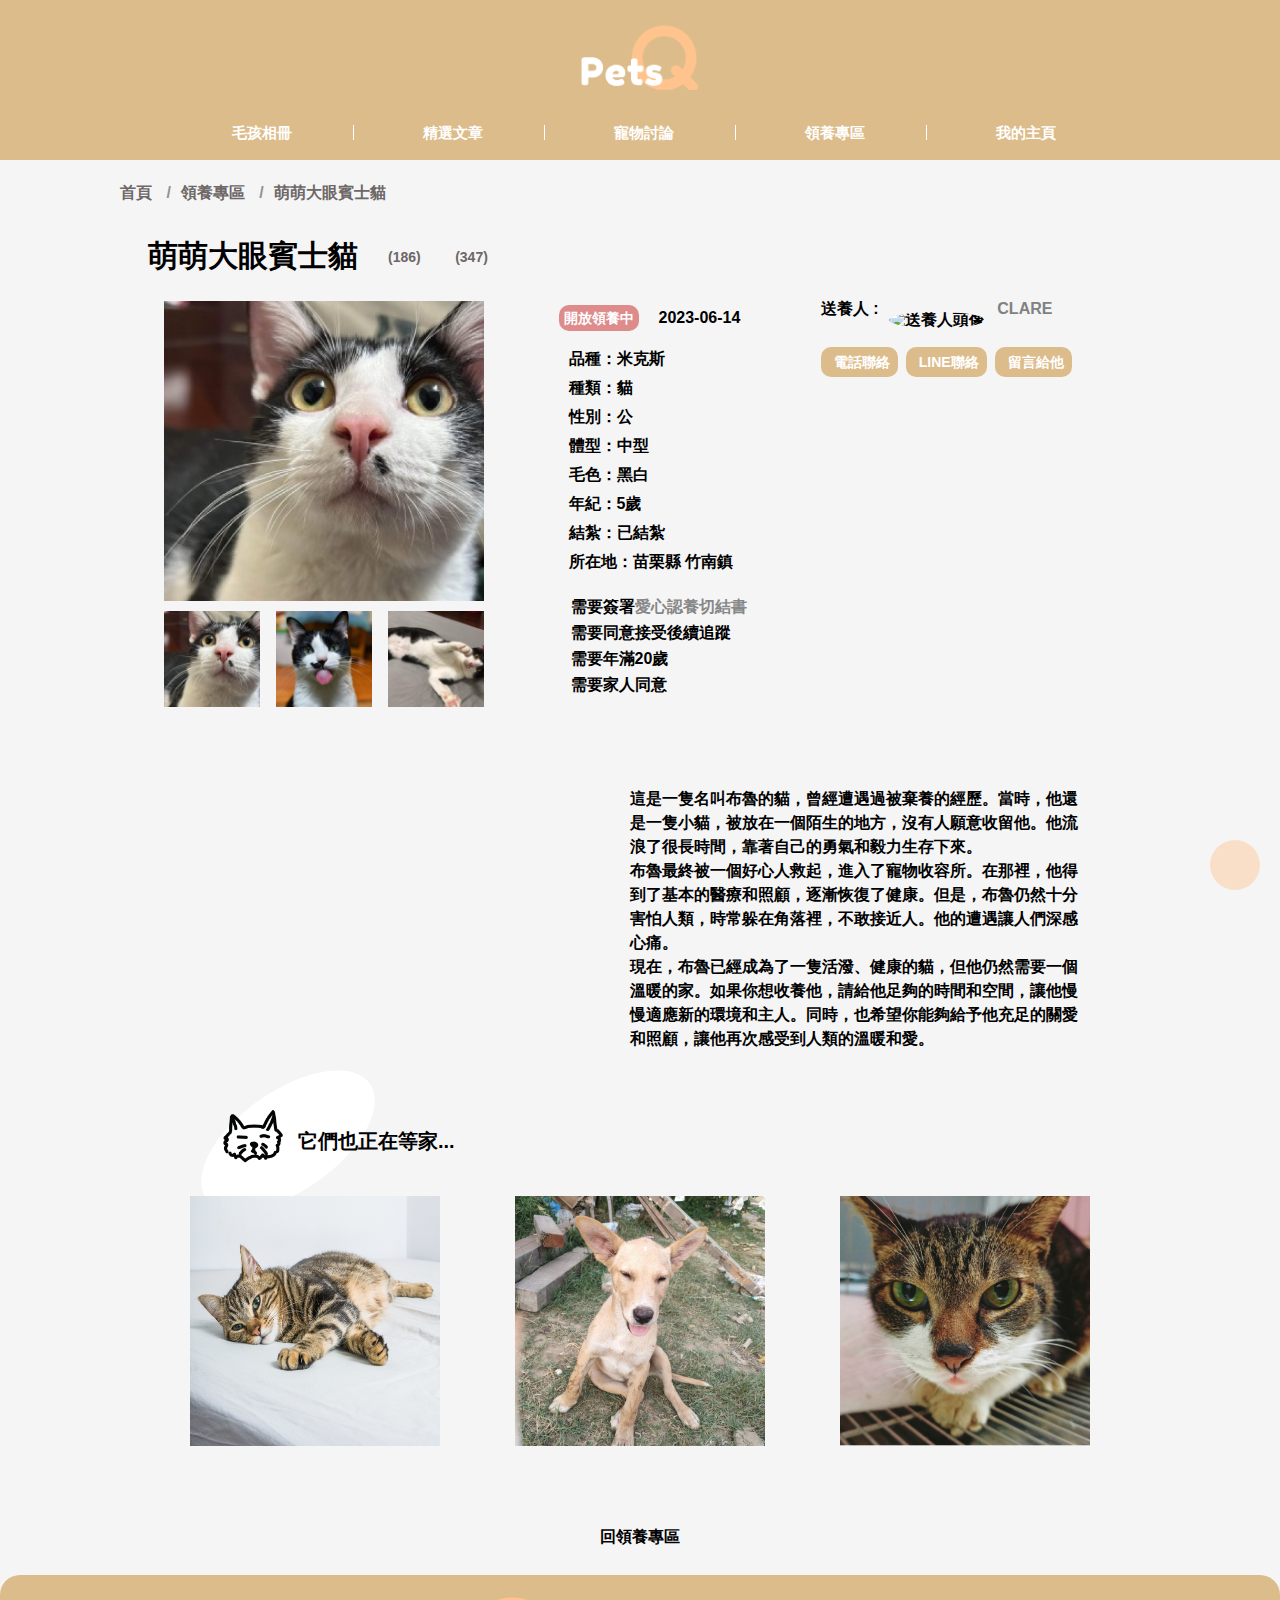
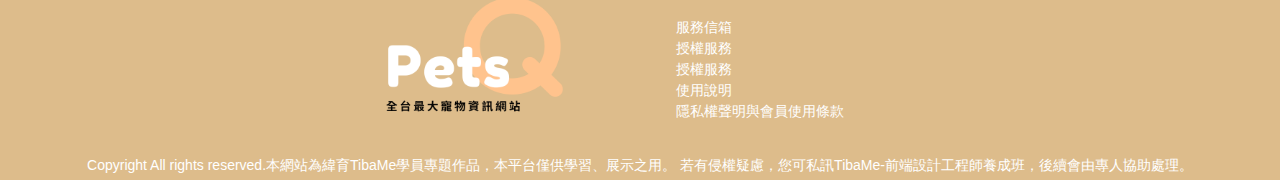
==== commit b0778b55: "0607update" ====
--- a/adoption-page.html
+++ b/adoption-page.html
@@ -13,16 +13,20 @@
     <link rel="preconnect" href="https://fonts.gstatic.com" crossorigin>
     <link href="https://fonts.googleapis.com/css2?family=Noto+Sans+TC:wght@700" rel="stylesheet">
     <link rel="stylesheet" href="adoption-page.css">
-    <link href="https://cdn.jsdelivr.net/npm/bootstrap@5.1.1/dist/css/bootstrap.min.css" rel="stylesheet" integrity="sha384-F3w7mX95PdgyTmZZMECAngseQB83DfGTowi0iMjiWaeVhAn4FJkqJByhZMI3AhiU" crossorigin="anonymous">
 </head>
 <body>
-    
-    <header>
+    <input type="checkbox" name="" id="menu-switch">
+    <header class="main-header">
         <div class="logo-area" id="top">
             <a href="index.html" class="logo">
                 <img src="logo.png" alt="PetsQ-logo">
             </a>
         </div>
+        <label for="menu-switch" class="hb">
+            <span></span>
+            <span></span>
+            <span></span>
+        </label>
         <nav class="main-nav">
             <div class="header-navlist">
                 <div class="nav-item">
@@ -71,7 +75,7 @@
             </hgroup>
             <section class="adoption-information">
                 <div class="pets-photo">
-                    <img src="pic/adoption/IMG_5663 2.png" alt="待領養貓咪" id="large">
+                    <img src="pic/adoption/IMG_5663 2.png" alt="待領養貓咪" id="large" style="opacity: 1;">
                     <div class="img-small">
                         <img src="pic/adoption/IMG_5663 2.png" alt="待領養貓咪">
                         <img src="pic/adoption/11a9f2d2f03554387e7a4ad8738ec7c3 1.png" alt="待領養貓咪">
@@ -100,7 +104,7 @@
                     </div>
                 </section>
                 <div class="contact-person">
-                    <span>送養人&nbsp:&nbsp&nbsp<img src="pic/user-profile/amber-kipp-75715CVEJhI-unsplash.jpg" alt="送養人頭像">&nbsp<a href="user-profile.html">CLARE</a></span>
+                    <span>送養人&nbsp:&nbsp&nbsp<img src="pic/user-profile/amber-kipp-75715CVEJhI-unsplash.jpg" alt="送養人頭像">&nbsp&nbsp<a href="user-profile.html">CLARE</a></span>
                     <div class="button-list">
                         <div class="button"><i class="fa-solid fa-phone"></i>電話聯絡</div>
                         <div class="button"><i class="fa-brands fa-line"></i>LINE聯絡</div>
@@ -174,7 +178,12 @@
     </footer>
     <script>
         function showLarge(e){
-        document.getElementById("large").src = e.target.src;
+            var largeImage = document.getElementById("large");
+        largeImage.style.opacity = 0; // 先將 opacity 設定為 0，觸發淡出效果
+        setTimeout(function() {
+            largeImage.src = e.target.src;
+            largeImage.style.opacity = 1; // 切換圖片後將 opacity 設定為 1，觸發淡入效果
+        }, 300); // 設定延遲時間，單位為毫秒
         }
         function init(){
             let imgs = document.getElementsByClassName("img-small");
--- a/adoption-page.css
+++ b/adoption-page.css
@@ -9,19 +9,13 @@
 header{
     width: 100%;
     background-color: #DDBC8B;
-    position: relative;
     z-index: 10;
     position: sticky;
-    top: -105px;
-}
-header .main-nav{
-    display: flex;
-    justify-content: center;
-    align-items: center;
+    top: -100px;
 }
 .logo-area{
     background-color: #DDBC8B;
-    padding: 15px 0;
+    padding: 10px 0;
 }
 .logo-area .logo{
     width:120px;
@@ -31,57 +25,190 @@
     margin: auto;
 }
 .logo-area .logo img{
-    width: 120px;
+    width: 100px;
     object-fit: cover;
-    object-position: center -8px;
-}
-.header-navlist .nav-item{
-    padding: 0 55px;
-    position: relative;
-    height: fit-content;
-}
-.nav-item + .nav-item{
-    border-left: 1px solid #fff ;
+    object-position: center -10px;
+}
+#menu-switch{
+    display: none;
+}
+.main-nav{
+    transform:translateX(-100%);
+    transition: 1s;
+}
+.header-navlist{
+    display: flex;
+    flex-direction: column;
+    align-items: center;
+    padding: 30px 15px 30px 0 ;
+    gap: 40px;
+    width: 100%;
+    background-color: #fffdece9;
+    position: absolute;
+    top:100%;
+    right: 0;
+    z-index: 10;
+}
+.header-navlist i{
+    color: #424255;
+    font-size: 20px;
+    transition: 0.3s;
 }
 .header-navlist a{
-    color: #fff;
+    color: #1d1d54;
     text-decoration: none;
     font-size: 15px;
     font-weight: bold;
-    padding: 0 0 0 8px;
     transition: 0.3s;
     font-family: sans-serif;
-}
-
-.header-navlist i{
-    color: #fff;
-    font-size: 22px;
-    transition: 0.3s;
-}
-.nav-item:hover i{
-    color: #ffffffa0;
-}
-.nav-item:hover a{
-    color: #ffffffa0;
+    display: inline-block;
+}
+.nav-item{
+    width: 110px;
+    display: flex;
+    justify-content: space-evenly;
+    align-items: center;
+    position: relative;
 }
 .nav-item .deco-line{
     width: 0%;
     height: 2px;
-    background-color: #ffffffa0;
-    position: absolute;
-    bottom: -5px;
-    left: 50px;
+    background-color: #383866c7;
+    position: absolute;
+    bottom: -7px;
+    left: 10px;
     transition: all .4s linear;
 }
 .nav-item:hover .deco-line{
-    width: 50%;
-}
-header .header-navlist{
-    padding: 20px 0;
-    font-size: 0;
-    display: flex;
-    justify-content: center;
-}
+    width: 85%;
+}
+.hb{
+    position: absolute;
+    top: 30px;
+    right: 10px;
+    width: 40px;
+    height: 40px;
+}
+#menu-switch:checked + .main-header .main-nav{
+    transform:translateX(0);
+}
+.hb span{
+    background-color: aliceblue;
+    display: block;
+    width: 30px;
+    height: 3px;
+    position: absolute;
+    margin-left: 5px;
+    rotate: 0deg;
+}
+.hb span:nth-child(1){
+    top: 8px;
+    transition: top .5s, rotate .5s;
+}
+.hb span:nth-child(2){
+    top: 18px;
+}
+.hb span:nth-child(3){
+    top: 28px;
+    transition: top .5s, rotate .5s;
+}
+#menu-switch:checked +.main-header .hb span:nth-child(1){
+    top: 18px;
+    rotate: 45deg;
+    transition: top .5s, rotate .5s;
+}
+#menu-switch:checked +.main-header .hb span:nth-child(2){
+    display: none;
+}
+#menu-switch:checked +.main-header .hb span:nth-child(3){
+    top: 18px;
+    rotate: -45deg;
+    transition: top .5s, rotate .5s;
+}
+/* 桌機 */
+ @media screen and (min-width:1024px){ 
+    .hb{
+        display: none;
+    }
+    header .main-nav{
+        display: flex;
+        justify-content: center;
+        align-items: center;
+        transform:translateX(0);
+        transition: none;
+    }
+    .logo-area{
+        background-color: #DDBC8B;
+        padding: 15px 0;
+    }
+    .logo-area .logo{
+        width:120px;
+        height: 75px;
+        overflow: hidden;
+        display: block;
+        margin: auto;
+    }
+    .logo-area .logo img{
+        width: 120px;
+        object-fit: cover;
+        object-position: center -8px;
+    }
+    .header-navlist{
+        display: flex;
+        flex-direction: row;
+        justify-content: center;
+        gap: 0;
+        background-color: #DDBC8B;
+    }
+    .header-navlist .nav-item{
+       display: flex;
+       align-items: center;
+       justify-content: center;
+       padding: 0 40px;
+    }
+    .nav-item + .nav-item{
+        border-left: 1px solid #fff ;
+    }
+    .header-navlist a{
+        color: #fff;
+        text-decoration: none;
+        font-size: 15px;
+        font-weight: bold;
+        transition: 0.3s;
+        font-family: sans-serif;
+    }
+    
+    .header-navlist i{
+        color: #fff;
+        font-size: 22px;
+        transition: 0.3s;
+        margin-right: 8px;
+    }
+    .nav-item:hover i{
+        color: #ffffffa0;
+    }
+    .nav-item:hover a{
+        color: #ffffffa0;
+    }
+    .nav-item .deco-line{
+        width: 0%;
+        height: 2px;
+        background-color: #ffffffa0;
+        position: absolute;
+        bottom: -8px;
+        left: 25%;
+        transition: all .4s linear;
+    }
+    .nav-item:hover .deco-line{
+        width: 50%;
+    }
+    header .header-navlist{
+        padding: 20px 0;
+        font-size: 0;
+        display: flex;
+        justify-content: center;
+    }
+} 
 /* ------normal-header----- */
 main{
     width: 100%;
@@ -95,6 +222,11 @@
 }
 #large{
     height: 300px;
+    transition: .5s;
+    opacity: 0;
+}
+#large.show{
+    opacity: 1;
 }
 .pets-photo img{
     width: 100%;
@@ -191,7 +323,7 @@
     align-self: center;
 }
 .adoption-tag{
-    margin:0 0 20px 30px;
+    margin-bottom:20px;
 }
 .text-description .adoption-tag .date{
     display: inline-block;
@@ -246,12 +378,14 @@
     flex-wrap: wrap;
     align-content: center;
     gap: 30px;
-    align-items: center;
 }
 .contact-person img{
     width: 40px;
     height: 40px;
     border-radius: 50%;
+    position: relative;
+    top: 11px;
+    left: 2px;
 }
 .contact-person a{
     text-decoration: none;
@@ -284,7 +418,7 @@
 }
 .back-story{
     width: 460px;
-    margin:60px 100px 0 auto;
+    margin:80px 100px 0 auto;
     line-height: 24px;
     font-weight: bold;
 }
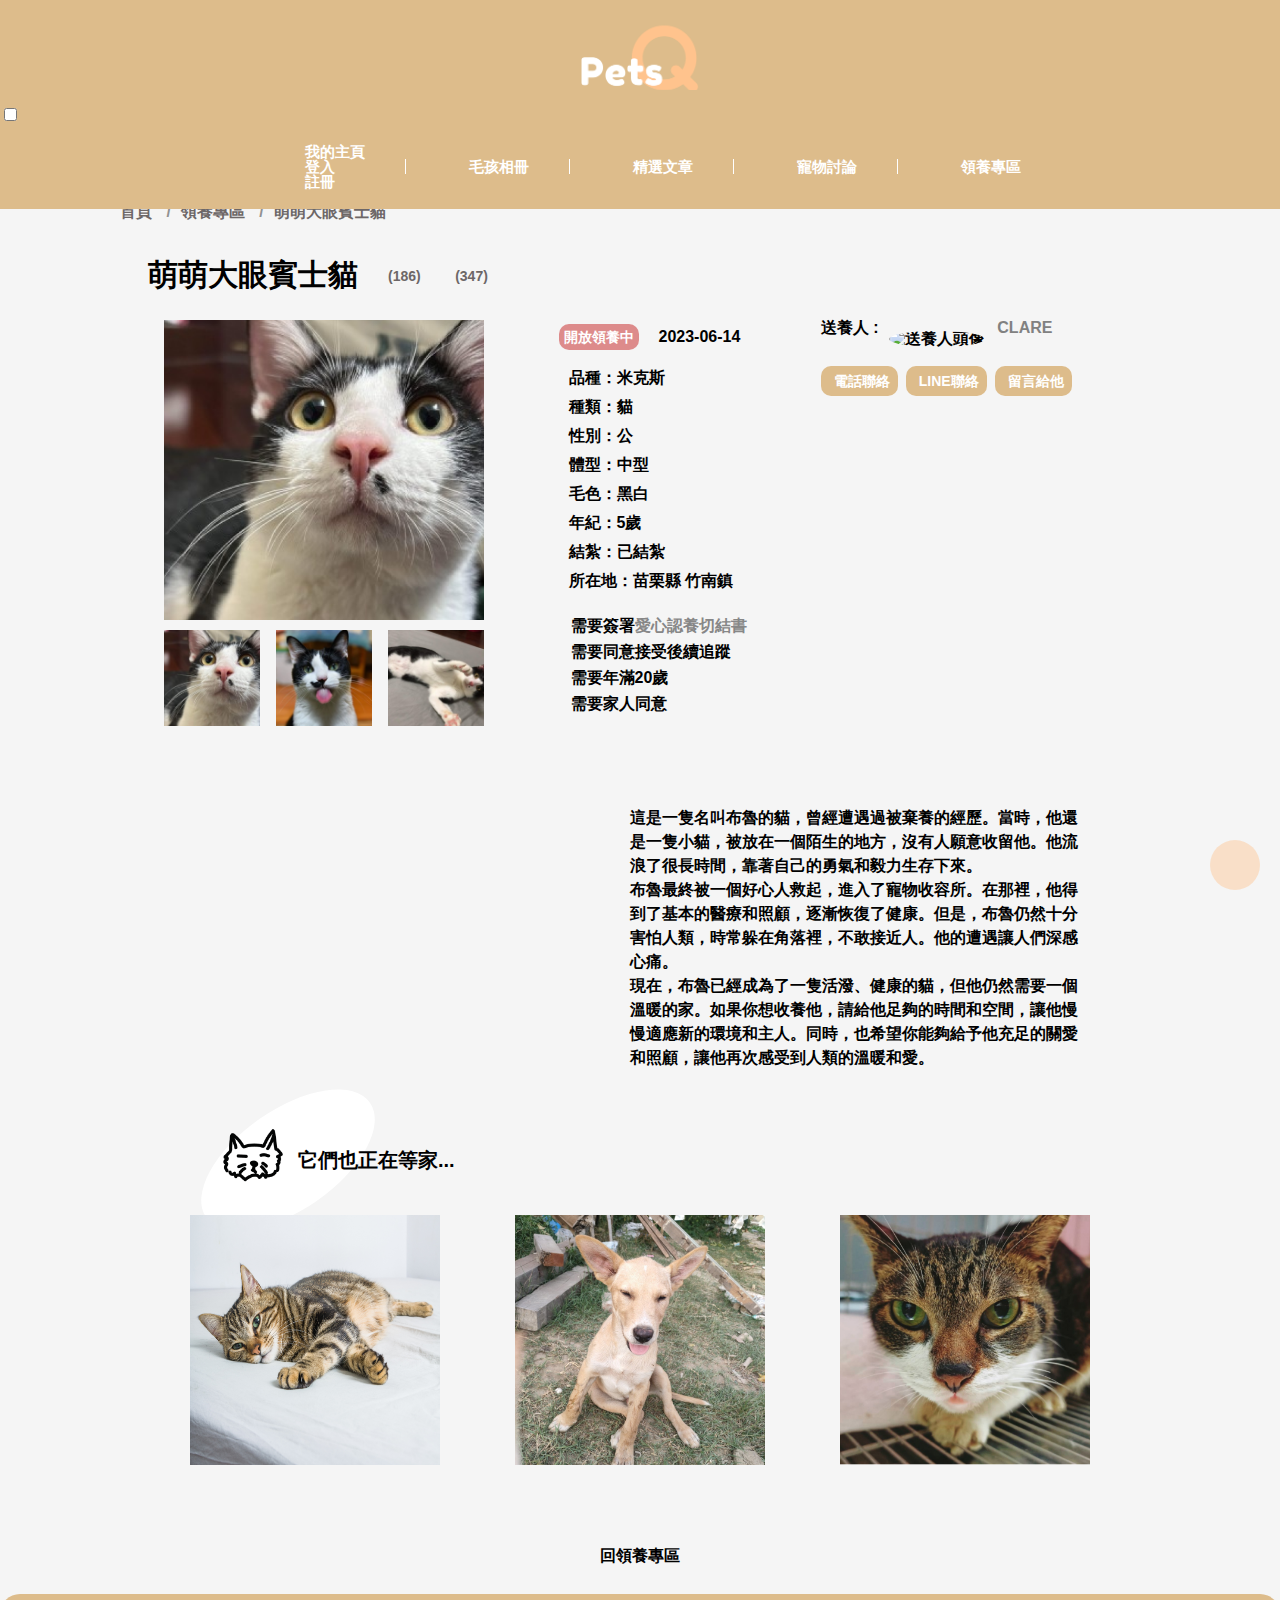
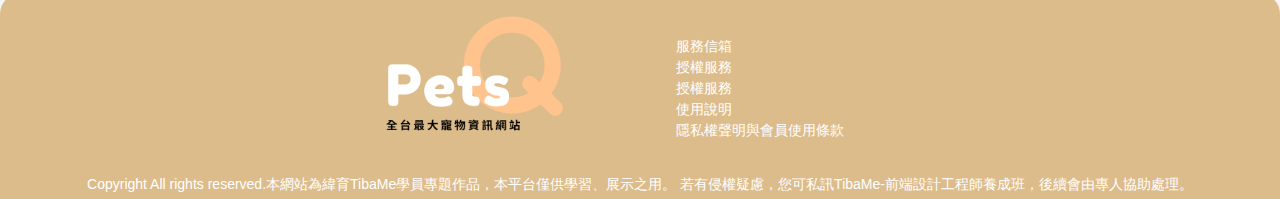
==== commit 8b3b6088: "update0613" ====
--- a/adoption-page.html
+++ b/adoption-page.html
@@ -13,6 +13,7 @@
     <link rel="preconnect" href="https://fonts.gstatic.com" crossorigin>
     <link href="https://fonts.googleapis.com/css2?family=Noto+Sans+TC:wght@700" rel="stylesheet">
     <link rel="stylesheet" href="adoption-page.css">
+    <link rel="stylesheet" href="header.css">
 </head>
 <body>
     <input type="checkbox" name="" id="menu-switch">
@@ -27,9 +28,21 @@
             <span></span>
             <span></span>
         </label>
+        <input type="checkbox" id="login">
         <nav class="main-nav">
             <div class="header-navlist">
                 <div class="nav-item">
+                    <i class="fa-solid fa-circle-user"></i>
+                    <label for="login"><span>我的主頁</span>&nbsp;&nbsp;&nbsp;<i class="fa-solid fa-angle-down"></i></label>
+                    
+                    <div class="deco-line"></div>
+                    <ul>
+                        <li><a href="user-profile.html">我的主頁</a></li>
+                        <li><a href="login.html">登入</a></li>
+                        <li><a href="register.html">註冊</a></li>
+                    </ul>
+                </div>
+                <div class="nav-item">
                     <i class="fa-solid fa-image"></i>
                     <a href="#">毛孩相冊</a>
                     <div class="deco-line"></div>
@@ -46,12 +59,7 @@
                 </div>
                 <div class="nav-item">
                     <i class="fa-solid fa-dog"></i>
-                    <a href="#">領養專區</a>
-                    <div class="deco-line"></div>
-                </div>
-                <div class="nav-item">
-                    <i class="fa-solid fa-circle-user"></i>
-                    <a href="user-profile.html">我的主頁</a>
+                    <a href="adoption.html">領養專區</a>
                     <div class="deco-line"></div>
                 </div>
             </div>
@@ -128,19 +136,16 @@
                         <div class="pic">
                             <img src="pic/adoption/krakenimages-MgrEuJOtayk-unsplash 1.png">
                         </div>
-                        <div class="text">View More</div>
                     </div>
                     <div class="item">
                         <div class="pic">
                             <img src="pic/adoption//adopt_230505235337729113333_3606302017 1.png">
                         </div>
-                        <div class="text">View More</div>
                     </div>
                     <div class="item">
                         <div class="pic">
                             <img src="pic/adoption//1683445092114 1.png">
                         </div>
-                        <div class="text">View More</div>
                     </div>
                 </div>
             
@@ -194,5 +199,12 @@
         }
         window.addEventListener("load", init, false);
     </script>
+     <script>
+        // JavaScript程式碼，用於控制回到頂部按鈕的行為
+        document.querySelector('.top-button a').addEventListener('click', function (event) {
+            event.preventDefault();
+            window.scrollTo({ top: 0, behavior: 'smooth' });
+        });
+    </script>
 </body>
 </html>--- a/adoption-page.css
+++ b/adoption-page.css
@@ -43,7 +43,7 @@
     padding: 30px 15px 30px 0 ;
     gap: 40px;
     width: 100%;
-    background-color: #fffdece9;
+    background-color: #fffdec;
     position: absolute;
     top:100%;
     right: 0;
@@ -57,18 +57,19 @@
 .header-navlist a{
     color: #1d1d54;
     text-decoration: none;
-    font-size: 15px;
+    font-size: 20px;
     font-weight: bold;
     transition: 0.3s;
     font-family: sans-serif;
     display: inline-block;
 }
 .nav-item{
-    width: 110px;
     display: flex;
     justify-content: space-evenly;
     align-items: center;
     position: relative;
+    gap: 15px;
+    padding: 20px 0;
 }
 .nav-item .deco-line{
     width: 0%;
@@ -125,6 +126,7 @@
     rotate: -45deg;
     transition: top .5s, rotate .5s;
 }
+/* 平板 */
 /* 桌機 */
  @media screen and (min-width:1024px){ 
     .hb{
